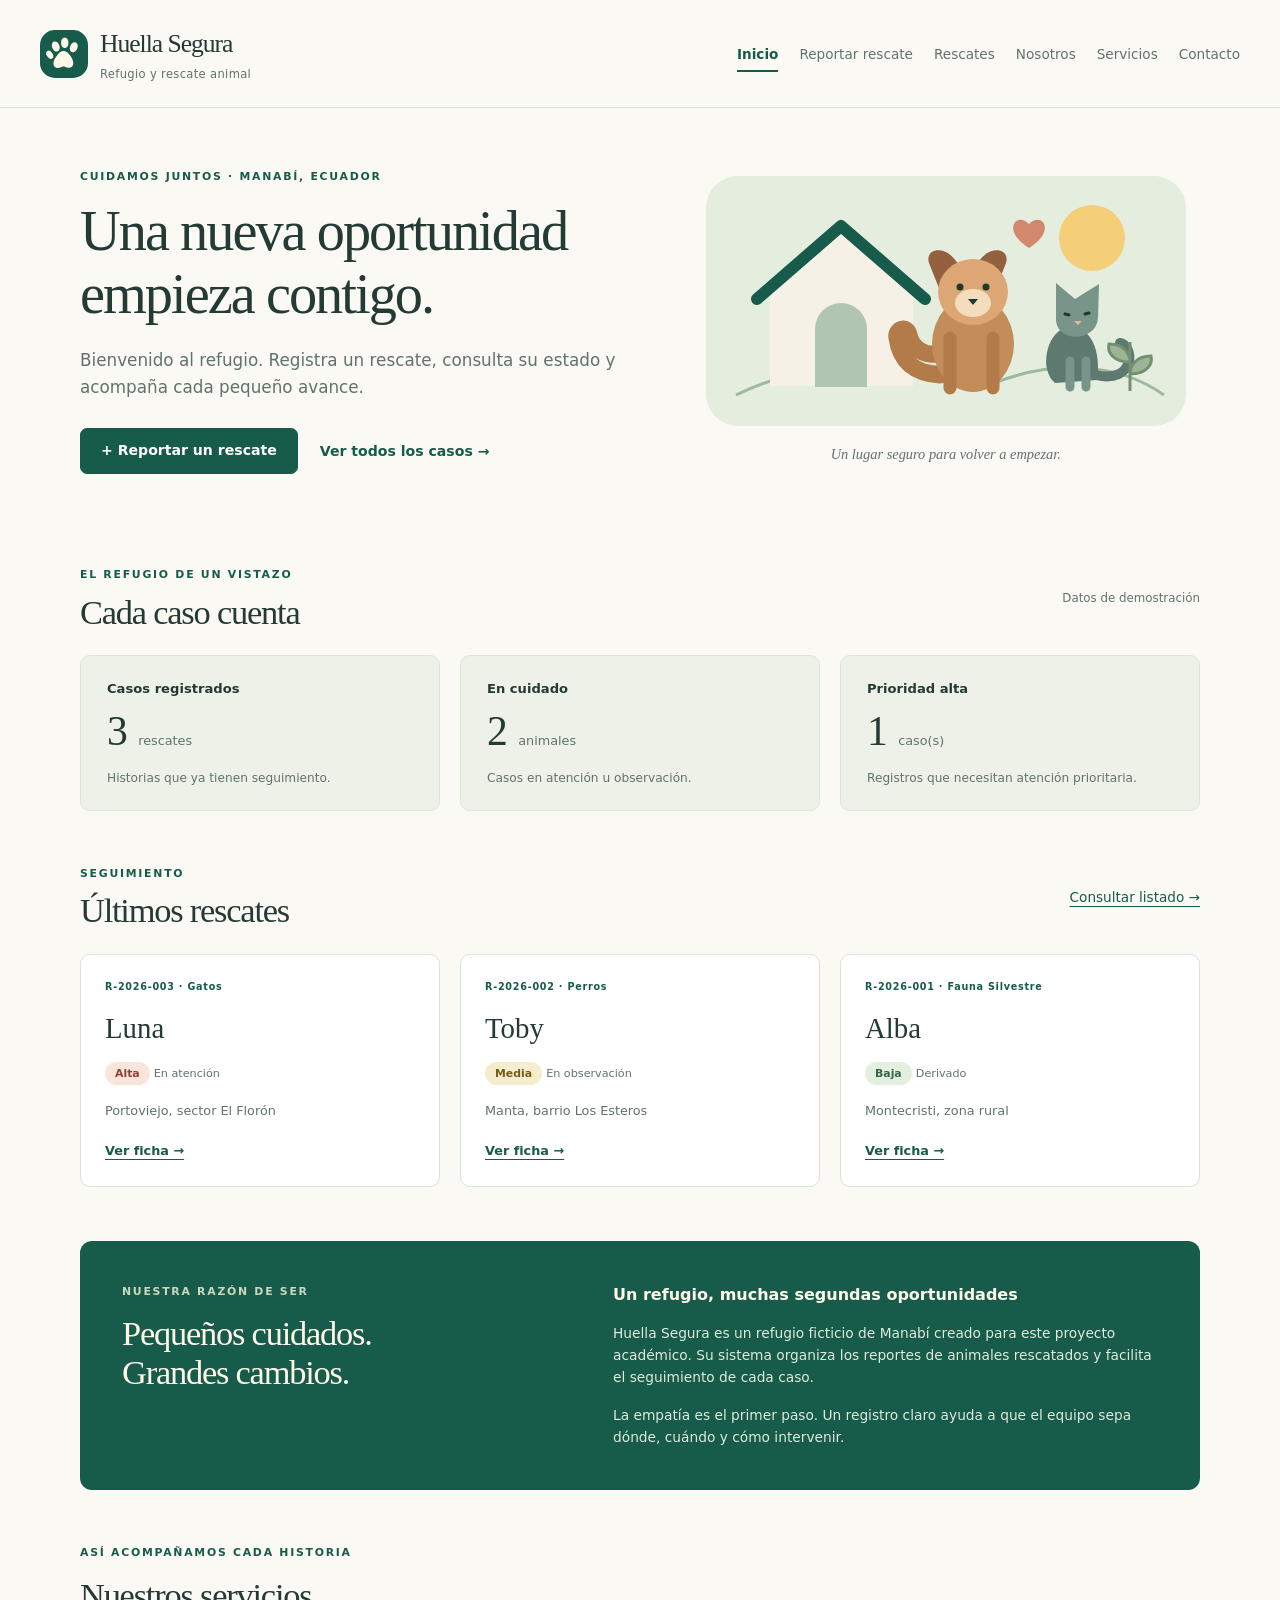
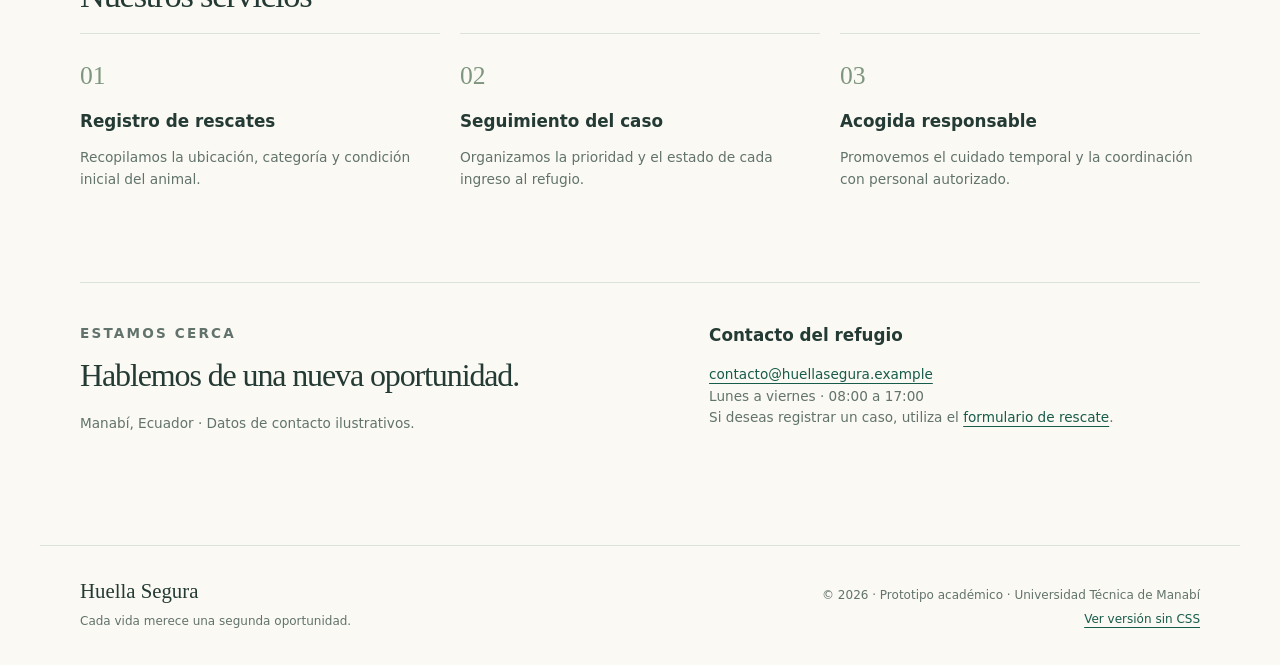
==== version-css/index.html @ 62edf559 "feat: crear prototipo HTML semántico del sistema de rescate" ====
<!doctype html>
<html lang="es">
<head>
  <meta charset="utf-8">
  <meta name="viewport" content="width=device-width, initial-scale=1">
  <meta name="description" content="Huella Segura: prototipo académico para registrar y consultar casos de rescate animal en Manabí.">
  <title>Inicio | Huella Segura</title>
  <link rel="icon" href="../assets/img/logo.svg" type="image/svg+xml">
  <link rel="stylesheet" href="../assets/css/estilos.css">
  <script src="../assets/js/rescate.js" defer></script>
</head>
<body data-pagina="index">
<a class="saltar" href="#contenido">Saltar al contenido</a>
<header class="cabecera">
  <a class="marca" href="index.html"><img src="../assets/img/logo.svg" alt="Huella Segura, inicio" width="52" height="52"><span><strong>Huella Segura</strong><small>Refugio y rescate animal</small></span></a>
  <nav aria-label="Navegación principal"><ul>
    <li><a href="index.html" aria-current="page">Inicio</a></li><li><a href="reportar.html">Reportar rescate</a></li><li><a href="rescates.html">Rescates</a></li>
    <li><a href="index.html#nosotros">Nosotros</a></li><li><a href="index.html#servicios">Servicios</a></li><li><a href="index.html#contacto">Contacto</a></li>
  </ul></nav>
</header>
<main id="contenido">
  <section class="hero" aria-labelledby="bienvenida">
    <div><p class="ceja">CUIDAMOS JUNTOS · MANABÍ, ECUADOR</p><h1 id="bienvenida">Una nueva oportunidad<br>empieza contigo.</h1><p class="intro">Bienvenido al refugio. Registra un rescate, consulta su estado y acompaña cada pequeño avance.</p><div class="acciones"><a class="boton" href="reportar.html">+ Reportar un rescate</a><a class="enlace" href="rescates.html">Ver todos los casos →</a></div></div>
    <figure><img src="../assets/img/refugio.svg" width="480" height="250" alt="Ilustración de un perro y un gato junto a una casa de acogida"><figcaption>Un lugar seguro para volver a empezar.</figcaption></figure>
  </section>
  <section aria-labelledby="resumen"><div class="titulo-seccion"><div><p class="ceja">EL REFUGIO DE UN VISTAZO</p><h2 id="resumen">Cada caso cuenta</h2></div><p class="dato-demo">Datos de demostración</p></div>
    <div class="estadisticas"><article><p>Casos registrados</p><h3><span data-total>3</span> <small>rescates</small></h3><p>Historias que ya tienen seguimiento.</p></article><article><p>En cuidado</p><h3><span data-activos>2</span> <small>animales</small></h3><p>Casos en atención u observación.</p></article><article><p>Prioridad alta</p><h3><span data-urgentes>1</span> <small>caso(s)</small></h3><p>Registros que necesitan atención prioritaria.</p></article></div>
  </section>
  <section aria-labelledby="recientes"><div class="titulo-seccion"><div><p class="ceja">SEGUIMIENTO</p><h2 id="recientes">Últimos rescates</h2></div><a href="rescates.html">Consultar listado →</a></div><div class="casos-recientes" data-recientes><article><p class="ceja">R-2026-003 · Gatos</p><h3>Luna</h3><p><span class="etiqueta alta">Prioridad alta</span> <span class="estado">En atención</span></p><p>Portoviejo, sector El Florón</p><a href="rescates.html?caso=R-2026-003">Ver ficha →</a></article><article><p class="ceja">R-2026-002 · Perros</p><h3>Toby</h3><p><span class="etiqueta media">Prioridad media</span> <span class="estado">En observación</span></p><p>Manta, barrio Los Esteros</p><a href="rescates.html?caso=R-2026-002">Ver ficha →</a></article><article><p class="ceja">R-2026-001 · Fauna Silvestre</p><h3>Alba</h3><p><span class="etiqueta baja">Prioridad baja</span> <span class="estado">Derivado</span></p><p>Montecristi, zona rural</p><a href="rescates.html?caso=R-2026-001">Ver ficha →</a></article></div></section>
  <section id="nosotros" class="banda" aria-labelledby="titulo-nosotros"><div><p class="ceja">NUESTRA RAZÓN DE SER</p><h2 id="titulo-nosotros">Pequeños cuidados.<br>Grandes cambios.</h2></div><article><h3>Un refugio, muchas segundas oportunidades</h3><p>Huella Segura es un refugio ficticio de Manabí creado para este proyecto académico. Su sistema organiza los reportes de animales rescatados y facilita el seguimiento de cada caso.</p><p>La empatía es el primer paso. Un registro claro ayuda a que el equipo sepa dónde, cuándo y cómo intervenir.</p></article></section>
  <section id="servicios" aria-labelledby="titulo-servicios"><p class="ceja">ASÍ ACOMPAÑAMOS CADA HISTORIA</p><h2 id="titulo-servicios">Nuestros servicios</h2><div class="servicios"><article><span class="numero">01</span><h3>Registro de rescates</h3><p>Recopilamos la ubicación, categoría y condición inicial del animal.</p></article><article><span class="numero">02</span><h3>Seguimiento del caso</h3><p>Organizamos la prioridad y el estado de cada ingreso al refugio.</p></article><article><span class="numero">03</span><h3>Acogida responsable</h3><p>Promovemos el cuidado temporal y la coordinación con personal autorizado.</p></article></div></section>
  <section id="contacto" class="contacto" aria-labelledby="titulo-contacto"><div><p class="ceja">ESTAMOS CERCA</p><h2 id="titulo-contacto">Hablemos de una nueva oportunidad.</h2><p>Manabí, Ecuador · Datos de contacto ilustrativos.</p></div><article><h3>Contacto del refugio</h3><address><a href="mailto:contacto@huellasegura.example">contacto@huellasegura.example</a><br>Lunes a viernes · 08:00 a 17:00</address><p>Si deseas registrar un caso, utiliza el <a href="reportar.html">formulario de rescate</a>.</p></article></section>
</main>
<footer class="pie"><div><strong>Huella Segura</strong><p>Cada vida merece una segunda oportunidad.</p></div><div><p>© 2026 · Prototipo académico · Universidad Técnica de Manabí</p><a href="../index.html">Ver versión sin CSS</a></div></footer>
</body>
</html>
---- assets/css/estilos.css ----
/* Versión complementaria con CSS. Los HTML de la raíz no cargan esta hoja. */
:root{--verde:#175b4b;--verde-oscuro:#143d34;--tinta:#243a34;--suave:#61736c;--crema:#fbf9f3;--linea:#dce3da;--blanco:#fff;--serif:Georgia,'Times New Roman',serif;--sans:system-ui,-apple-system,'Segoe UI',sans-serif}
*{box-sizing:border-box}html{scroll-behavior:smooth;scroll-padding-top:1.5rem}body{margin:0;background:var(--crema);color:var(--tinta);font-family:var(--sans);line-height:1.6;font-size:15px}a{color:var(--verde);text-underline-offset:4px}a:hover{color:#0c3d31}button,input,select,textarea{font:inherit}button,a,input,select,textarea{touch-action:manipulation}button{cursor:pointer}a:focus-visible,button:focus-visible,input:focus-visible,select:focus-visible,textarea:focus-visible,[tabindex]:focus-visible{outline:3px solid #a66a2b;outline-offset:4px}img{max-width:100%;height:auto}h1,h2,h3,p,figure{margin-top:0}h1,h2{font-family:var(--serif);font-weight:normal;letter-spacing:-.035em;line-height:1.12}h1{font-size:clamp(2.5rem,4.4vw,4.3rem);margin-bottom:1.3rem}h2{font-size:2.15rem;margin-bottom:1.2rem}h3{font-size:1.05rem;line-height:1.45}p{margin-bottom:1rem}small{font-size:.8rem}button{border-radius:7px}section[id]{scroll-margin-top:2rem}.saltar,.solo-lectores{position:absolute;width:1px;height:1px;padding:0;margin:-1px;overflow:hidden;clip-path:inset(50%);white-space:nowrap}.saltar:focus{z-index:10;left:1rem;top:1rem;width:auto;height:auto;clip-path:none;margin:0;padding:.7rem;background:white}
.cabecera{max-width:1280px;margin:auto;padding:24px 40px;display:flex;align-items:center;justify-content:space-between;gap:24px;border-bottom:1px solid var(--linea)}.marca{display:flex;gap:12px;align-items:center;color:var(--tinta);text-decoration:none;flex-shrink:0}.marca strong{font-family:var(--serif);font-size:1.6rem;letter-spacing:-.04em;font-weight:normal}.marca small{display:block;color:var(--suave);font-size:.72rem;letter-spacing:.03em}.marca img{width:48px;height:48px}.cabecera nav ul{display:flex;align-items:center;gap:21px;margin:0;padding:0;list-style:none}.cabecera nav a{font-size:.85rem;text-decoration:none;white-space:nowrap;padding:8px 0;color:var(--suave)}.cabecera nav a[aria-current]{color:var(--verde);border-bottom:2px solid var(--verde);font-weight:650}.cabecera nav a:hover{color:var(--verde)}main{max-width:1200px;margin:0 auto;padding:0 40px 40px}main>section{margin-bottom:54px}.ceja{font-size:.68rem;letter-spacing:.16em;font-weight:750;color:var(--verde);margin-bottom:14px}.intro{font-size:1.05rem;color:var(--suave);max-width:570px}.hero{padding:60px 0 38px;display:grid;grid-template-columns:1.12fr 1fr;align-items:center;gap:42px}.hero figure{margin:0;text-align:center}.hero figcaption{font-family:var(--serif);font-style:italic;font-size:.9rem;color:var(--suave);margin-top:10px}.acciones{display:flex;flex-wrap:wrap;align-items:center;gap:22px;margin-top:28px}.boton,.secundario{display:inline-block;border:1px solid var(--verde);border-radius:7px;padding:12px 20px;line-height:1.4;text-decoration:none;font-size:.88rem;font-weight:600}.boton{background:var(--verde);color:#fff}.boton:hover{background:var(--verde-oscuro);color:#fff}.secundario{background:transparent;color:var(--verde)}.secundario:hover{background:#e5eddf}.enlace{font-size:.88rem;font-weight:600;text-decoration:none}.titulo-seccion{display:flex;justify-content:space-between;align-items:center;gap:24px;margin-bottom:24px}.titulo-seccion h1,.titulo-seccion h2{margin-bottom:0}.titulo-seccion .ceja{margin-bottom:9px}.titulo-seccion>a{font-size:.85rem}.dato-demo{font-size:.74rem;color:var(--suave);margin:0}.estadisticas,.casos-recientes,.servicios{display:grid;grid-template-columns:repeat(3,minmax(0,1fr));gap:20px}.estadisticas article{background:#edf1e7;border:1px solid #dde5d5;border-radius:10px;padding:22px 26px}.estadisticas article>p:first-child{font-weight:600;font-size:.82rem;margin-bottom:12px}.estadisticas h3{font-family:var(--serif);font-size:2.6rem;line-height:1;margin:0 0 16px;font-weight:normal}.estadisticas h3 small{font:400 .8rem var(--sans);color:var(--suave)}.estadisticas article>p:last-child{font-size:.76rem;color:var(--suave);margin-bottom:0}.casos-recientes article{background:#fff;border:1px solid var(--linea);border-radius:10px;padding:24px}.casos-recientes article h3{font-family:var(--serif);font-size:1.8rem;font-weight:normal;margin-bottom:12px}.casos-recientes article p:not(.ceja){font-size:.8rem;color:var(--suave)}.casos-recientes article a{font-size:.8rem;font-weight:600}.casos-recientes .ceja{letter-spacing:.08em;font-size:.6rem}.etiqueta{display:inline-block;padding:3px 10px;border-radius:20px;font-size:.68rem;font-weight:650;white-space:nowrap}.alta{color:#923f33;background:#f9e5dc}.media{color:#735b18;background:#f6edce}.baja{color:#356549;background:#e3efdf}.estado{font-size:.7rem}.banda{display:grid;grid-template-columns:1fr 1.25fr;gap:55px;background:var(--verde);color:#fff7e8;padding:42px;border-radius:12px}.banda .ceja{color:#cad8bc}.banda h3{font-size:1rem}.banda p:not(.ceja){font-size:.86rem;color:#e0eadb}.banda p:last-child{margin-bottom:0}.servicios article{border-top:1px solid var(--linea);padding:22px 0}.numero{font-family:var(--serif);font-size:1.6rem;color:#7e967f}.servicios h3{margin:12px 0}.servicios p{color:var(--suave);font-size:.86rem}.contacto{display:grid;grid-template-columns:1.2fr 1fr;gap:40px;padding-top:40px;border-top:1px solid var(--linea)}.contacto h2{font-size:2rem}.contacto p,.contacto address{font-size:.85rem;color:var(--suave)}address{font-style:normal}.pie{max-width:1200px;padding:28px 40px;margin:auto;border-top:1px solid var(--linea);display:flex;justify-content:space-between;align-items:center;gap:24px;font-size:.75rem;color:var(--suave)}.pie strong{font-family:var(--serif);font-size:1.3rem;color:var(--tinta);font-weight:normal}.pie p{margin:5px 0}.pie>div:last-child{text-align:right}.encabezado-pagina{padding:46px 0 0;margin-bottom:36px} .encabezado-pagina h1{font-size:3.2rem}.encabezado-pagina .intro{margin-top:14px}.columnas-formulario{display:grid;grid-template-columns:minmax(0,2fr) minmax(230px,1fr);gap:30px;align-items:start}.panel{background:var(--blanco);border:1px solid var(--linea);border-radius:12px;padding:30px}.panel h2{font-size:1.7rem}.panel>p{font-size:.8rem;color:var(--suave)}fieldset{padding:20px 0 12px;border:0;border-top:1px solid var(--linea);margin:25px 0 0;min-width:0}legend{padding:0 12px 0 0;font-size:.92rem;font-weight:650}label{font-size:.8rem;font-weight:600}.campo{display:flex;flex-direction:column;gap:7px;margin-bottom:20px}input:not([type=radio]),select,textarea{width:100%;border:1px solid #c8d3c9;border-radius:6px;background:#fff;padding:11px 12px;color:var(--tinta);font-size:.87rem}input::placeholder,textarea::placeholder{color:#7b887e}textarea{resize:vertical;min-height:125px}.campo small{font-size:.73rem;color:var(--suave)}.fila-campos{display:grid;grid-template-columns:1fr 1fr;gap:20px}.urgencia>p{font-size:.78rem;color:var(--suave);margin-bottom:15px}.opciones-radio{display:grid;grid-template-columns:repeat(3,1fr);gap:10px}.opciones-radio label{display:flex;gap:8px;border:1px solid #c8d3c9;border-radius:6px;padding:13px 10px;align-items:start;cursor:pointer}.opciones-radio label:has(input:checked){border-color:var(--verde);background:#edf3e8}.opciones-radio input{accent-color:var(--verde);margin:5px 0 0}.opciones-radio small{display:block;font-size:.62rem;font-weight:400;color:var(--suave);margin-top:3px}.columnas-formulario .acciones{margin-top:15px}.guia{background:#edf1e7;border-radius:12px;padding:30px}.guia h2{font-size:1.75rem}.guia article{border-top:1px solid #d7dfd0;padding-top:20px;margin-top:22px}.guia h3{font-size:.9rem}.guia p,.guia ol{font-size:.8rem;color:var(--suave)}.guia ol{padding-left:20px}.guia li{margin-bottom:10px}#mensaje-formulario:not(:empty){background:#edf3e8;padding:15px;border-left:3px solid var(--verde);margin-top:20px;font-size:.85rem}.listado{padding:28px}.listado .titulo-seccion h2{margin-bottom:8px}.listado .titulo-seccion p{margin-bottom:0;font-size:.78rem;color:var(--suave)}.filtros{display:grid;grid-template-columns:1.4fr 1fr 1fr auto auto;gap:13px;align-items:end;border-top:1px solid var(--linea);padding-top:22px;margin-bottom:25px}.filtros .campo{margin:0}.filtros input,.filtros select{padding:10px}.filtros button{padding:11px 14px}.texto-boton{background:none;border:0;color:var(--suave);font-size:.75rem;text-decoration:underline}.tabla-contenedor{width:100%;overflow-x:auto}table{width:100%;border-collapse:collapse;text-align:left;font-size:.79rem}caption{text-align:left;font-size:.73rem;color:var(--suave);padding-bottom:14px}thead{background:#f0f3ec}th,td{padding:16px 12px;border-bottom:1px solid var(--linea)}thead th{font-weight:600;font-size:.72rem;white-space:nowrap}tbody th{font-weight:400;color:var(--suave);white-space:nowrap;font-size:.72rem}tbody tr:hover{background:#fbfcf8}td time{white-space:nowrap}.boton-ficha{background:transparent;border:0;padding:0;color:var(--verde);text-decoration:underline;text-underline-offset:4px;font-size:.76rem;white-space:nowrap}.nota-listado{padding:0 8px}.nota-listado h2{font-size:1.55rem}.nota-listado p{font-size:.8rem;color:var(--suave)}dialog{width:min(580px,calc(100% - 32px));border:1px solid var(--linea);border-radius:14px;padding:35px;background:var(--crema);color:var(--tinta);max-height:88vh;overflow-y:auto}dialog::backdrop{background:#163d35a6}dialog h2{font-size:2.3rem}dialog dl{display:grid;grid-template-columns:130px 1fr;gap:10px;font-size:.86rem;margin:25px 0}dialog dt{font-weight:650}dialog dd{margin:0;overflow-wrap:anywhere}dialog p{overflow-wrap:anywhere}.casos-recientes h3,.casos-recientes p,td{overflow-wrap:anywhere}
@media(min-width:1600px){body{font-size:16px}}
@media(max-width:1080px){.cabecera{flex-wrap:wrap}.cabecera nav{width:100%}.cabecera nav ul{justify-content:space-between;gap:12px}.filtros{grid-template-columns:1.4fr 1fr 1fr}.filtros button{justify-self:start}.hero{gap:25px}.opciones-radio{grid-template-columns:1fr}.opciones-radio small{font-size:.72rem}.columnas-formulario{grid-template-columns:minmax(0,1.7fr) minmax(210px,1fr)}}
@media(max-width:720px){.cabecera{padding:18px 22px;gap:18px}.cabecera nav ul{justify-content:flex-start;flex-wrap:wrap;gap:10px 20px}.cabecera nav a{font-size:.78rem}main{padding:0 22px 24px}main>section{margin-bottom:36px}.hero{grid-template-columns:1fr;padding:36px 0 0;gap:30px}.hero h1{font-size:2.8rem}.hero figure{max-width:480px;margin:auto}.hero figcaption{font-size:.8rem}.estadisticas,.casos-recientes,.servicios{grid-template-columns:1fr}.estadisticas{gap:12px}.estadisticas article{padding:20px}.estadisticas h3{font-size:2.2rem}.titulo-seccion{align-items:flex-start;flex-wrap:wrap;gap:12px}.titulo-seccion h2{font-size:1.9rem}.banda,.contacto,.columnas-formulario{grid-template-columns:1fr;gap:25px}.banda{padding:26px}.banda h2{font-size:2rem}.panel,.guia{padding:22px}.encabezado-pagina{padding-top:32px}.encabezado-pagina h1{font-size:2.55rem}.fila-campos{grid-template-columns:1fr;gap:0}.opciones-radio{grid-template-columns:1fr}.filtros{grid-template-columns:1fr}.filtros button{justify-self:stretch}.pie{padding:25px 22px;display:block}.pie>div:last-child{text-align:left;margin-top:18px}.acciones{gap:16px}.contacto{padding-top:25px}.contacto h2{font-size:1.8rem}table{min-width:790px}dialog{padding:25px}dialog dl{grid-template-columns:1fr;gap:4px}dialog dd{margin-bottom:12px}}
@media(prefers-reduced-motion:reduce){html{scroll-behavior:auto}}
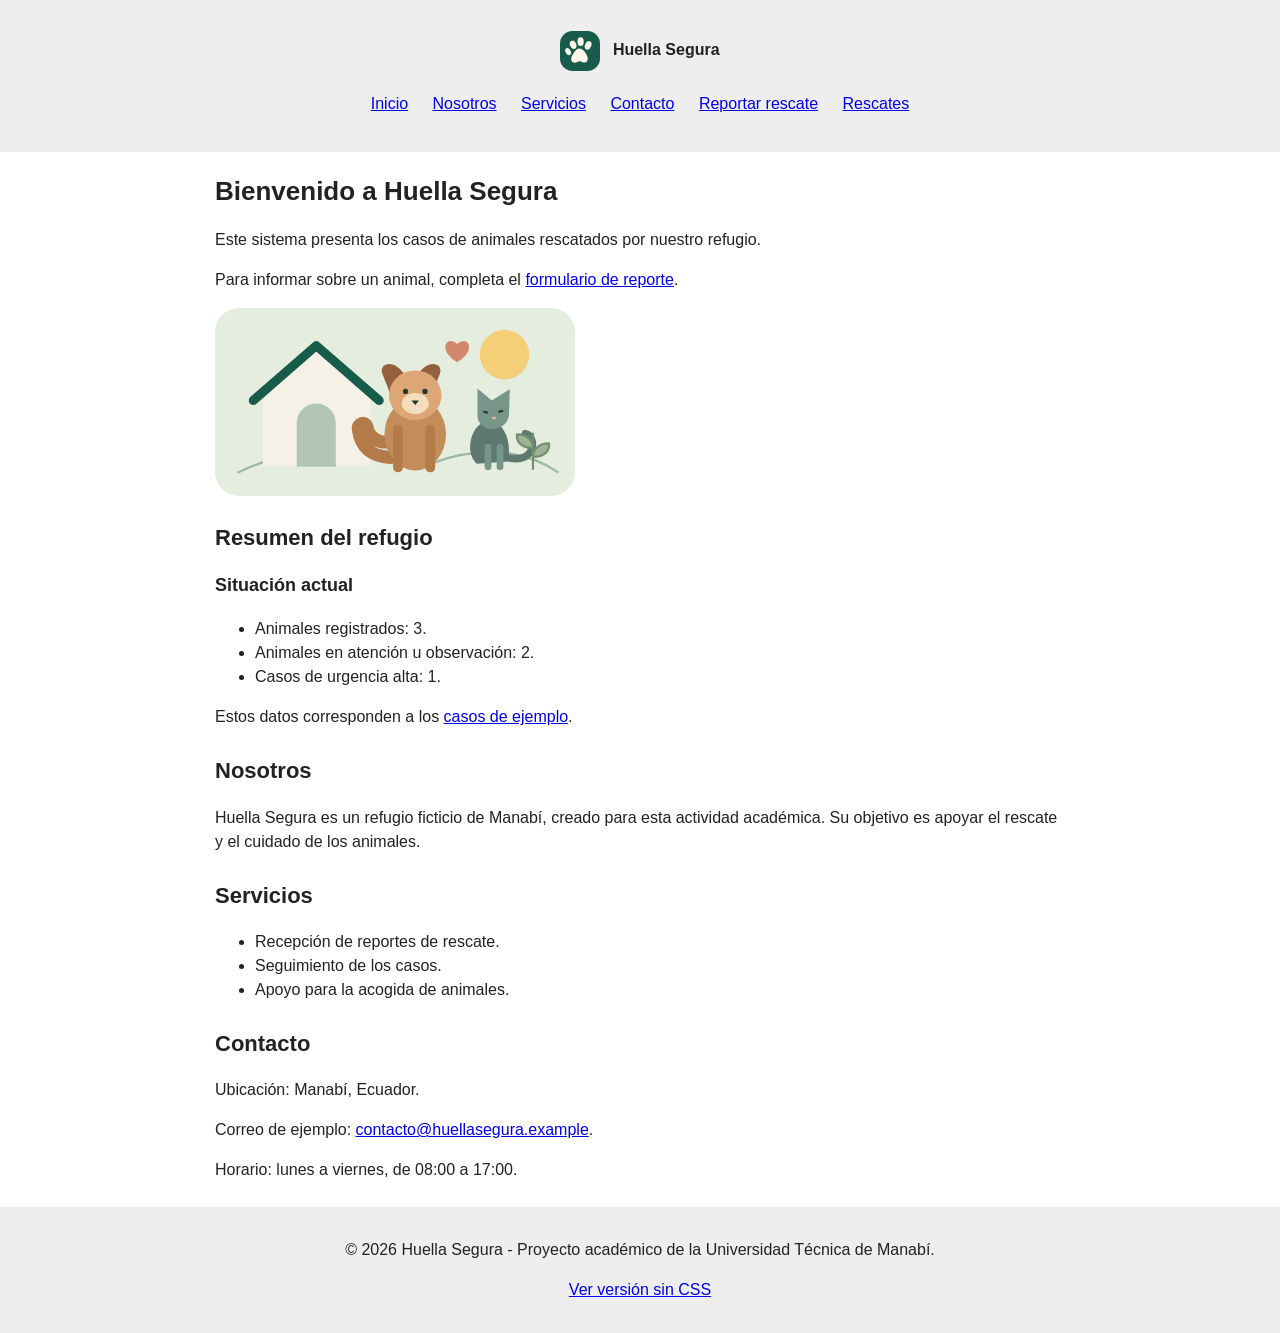
==== commit bbc7e56e: "refactor: simplificar el prototipo y usar solo HTML y CSS" ====
--- a/version-css/index.html
+++ b/version-css/index.html
@@ -1,36 +1,72 @@
-<!doctype html>
+<!DOCTYPE html>
 <html lang="es">
 <head>
-  <meta charset="utf-8">
-  <meta name="viewport" content="width=device-width, initial-scale=1">
-  <meta name="description" content="Huella Segura: prototipo académico para registrar y consultar casos de rescate animal en Manabí.">
-  <title>Inicio | Huella Segura</title>
-  <link rel="icon" href="../assets/img/logo.svg" type="image/svg+xml">
-  <link rel="stylesheet" href="../assets/css/estilos.css">
-  <script src="../assets/js/rescate.js" defer></script>
+    <meta charset="UTF-8">
+    <meta name="viewport" content="width=device-width, initial-scale=1.0">
+    <title>Inicio - Huella Segura</title>
+    <link rel="stylesheet" href="../assets/css/estilos.css">
 </head>
-<body data-pagina="index">
-<a class="saltar" href="#contenido">Saltar al contenido</a>
-<header class="cabecera">
-  <a class="marca" href="index.html"><img src="../assets/img/logo.svg" alt="Huella Segura, inicio" width="52" height="52"><span><strong>Huella Segura</strong><small>Refugio y rescate animal</small></span></a>
-  <nav aria-label="Navegación principal"><ul>
-    <li><a href="index.html" aria-current="page">Inicio</a></li><li><a href="reportar.html">Reportar rescate</a></li><li><a href="rescates.html">Rescates</a></li>
-    <li><a href="index.html#nosotros">Nosotros</a></li><li><a href="index.html#servicios">Servicios</a></li><li><a href="index.html#contacto">Contacto</a></li>
-  </ul></nav>
-</header>
-<main id="contenido">
-  <section class="hero" aria-labelledby="bienvenida">
-    <div><p class="ceja">CUIDAMOS JUNTOS · MANABÍ, ECUADOR</p><h1 id="bienvenida">Una nueva oportunidad<br>empieza contigo.</h1><p class="intro">Bienvenido al refugio. Registra un rescate, consulta su estado y acompaña cada pequeño avance.</p><div class="acciones"><a class="boton" href="reportar.html">+ Reportar un rescate</a><a class="enlace" href="rescates.html">Ver todos los casos →</a></div></div>
-    <figure><img src="../assets/img/refugio.svg" width="480" height="250" alt="Ilustración de un perro y un gato junto a una casa de acogida"><figcaption>Un lugar seguro para volver a empezar.</figcaption></figure>
-  </section>
-  <section aria-labelledby="resumen"><div class="titulo-seccion"><div><p class="ceja">EL REFUGIO DE UN VISTAZO</p><h2 id="resumen">Cada caso cuenta</h2></div><p class="dato-demo">Datos de demostración</p></div>
-    <div class="estadisticas"><article><p>Casos registrados</p><h3><span data-total>3</span> <small>rescates</small></h3><p>Historias que ya tienen seguimiento.</p></article><article><p>En cuidado</p><h3><span data-activos>2</span> <small>animales</small></h3><p>Casos en atención u observación.</p></article><article><p>Prioridad alta</p><h3><span data-urgentes>1</span> <small>caso(s)</small></h3><p>Registros que necesitan atención prioritaria.</p></article></div>
-  </section>
-  <section aria-labelledby="recientes"><div class="titulo-seccion"><div><p class="ceja">SEGUIMIENTO</p><h2 id="recientes">Últimos rescates</h2></div><a href="rescates.html">Consultar listado →</a></div><div class="casos-recientes" data-recientes><article><p class="ceja">R-2026-003 · Gatos</p><h3>Luna</h3><p><span class="etiqueta alta">Prioridad alta</span> <span class="estado">En atención</span></p><p>Portoviejo, sector El Florón</p><a href="rescates.html?caso=R-2026-003">Ver ficha →</a></article><article><p class="ceja">R-2026-002 · Perros</p><h3>Toby</h3><p><span class="etiqueta media">Prioridad media</span> <span class="estado">En observación</span></p><p>Manta, barrio Los Esteros</p><a href="rescates.html?caso=R-2026-002">Ver ficha →</a></article><article><p class="ceja">R-2026-001 · Fauna Silvestre</p><h3>Alba</h3><p><span class="etiqueta baja">Prioridad baja</span> <span class="estado">Derivado</span></p><p>Montecristi, zona rural</p><a href="rescates.html?caso=R-2026-001">Ver ficha →</a></article></div></section>
-  <section id="nosotros" class="banda" aria-labelledby="titulo-nosotros"><div><p class="ceja">NUESTRA RAZÓN DE SER</p><h2 id="titulo-nosotros">Pequeños cuidados.<br>Grandes cambios.</h2></div><article><h3>Un refugio, muchas segundas oportunidades</h3><p>Huella Segura es un refugio ficticio de Manabí creado para este proyecto académico. Su sistema organiza los reportes de animales rescatados y facilita el seguimiento de cada caso.</p><p>La empatía es el primer paso. Un registro claro ayuda a que el equipo sepa dónde, cuándo y cómo intervenir.</p></article></section>
-  <section id="servicios" aria-labelledby="titulo-servicios"><p class="ceja">ASÍ ACOMPAÑAMOS CADA HISTORIA</p><h2 id="titulo-servicios">Nuestros servicios</h2><div class="servicios"><article><span class="numero">01</span><h3>Registro de rescates</h3><p>Recopilamos la ubicación, categoría y condición inicial del animal.</p></article><article><span class="numero">02</span><h3>Seguimiento del caso</h3><p>Organizamos la prioridad y el estado de cada ingreso al refugio.</p></article><article><span class="numero">03</span><h3>Acogida responsable</h3><p>Promovemos el cuidado temporal y la coordinación con personal autorizado.</p></article></div></section>
-  <section id="contacto" class="contacto" aria-labelledby="titulo-contacto"><div><p class="ceja">ESTAMOS CERCA</p><h2 id="titulo-contacto">Hablemos de una nueva oportunidad.</h2><p>Manabí, Ecuador · Datos de contacto ilustrativos.</p></div><article><h3>Contacto del refugio</h3><address><a href="mailto:contacto@huellasegura.example">contacto@huellasegura.example</a><br>Lunes a viernes · 08:00 a 17:00</address><p>Si deseas registrar un caso, utiliza el <a href="reportar.html">formulario de rescate</a>.</p></article></section>
-</main>
-<footer class="pie"><div><strong>Huella Segura</strong><p>Cada vida merece una segunda oportunidad.</p></div><div><p>© 2026 · Prototipo académico · Universidad Técnica de Manabí</p><a href="../index.html">Ver versión sin CSS</a></div></footer>
+<body>
+    <!-- Encabezado y menú común de las tres páginas -->
+    <header>
+        <p><img src="../assets/img/logo.svg" alt="Logo de Huella Segura" width="40" height="40"> <strong>Huella Segura</strong></p>
+        <nav aria-label="Menú principal">
+            <ul>
+                <li><a href="index.html" aria-current="page">Inicio</a></li>
+                <li><a href="index.html#nosotros">Nosotros</a></li>
+                <li><a href="index.html#servicios">Servicios</a></li>
+                <li><a href="index.html#contacto">Contacto</a></li>
+                <li><a href="reportar.html">Reportar rescate</a></li>
+                <li><a href="rescates.html">Rescates</a></li>
+            </ul>
+        </nav>
+    </header>
+
+    <!-- Contenido de esta página -->
+    <main>
+        <h1>Bienvenido a Huella Segura</h1>
+        <p>Este sistema presenta los casos de animales rescatados por nuestro refugio.</p>
+        <p>Para informar sobre un animal, completa el <a href="reportar.html">formulario de reporte</a>.</p>
+        <img src="../assets/img/refugio.svg" alt="Un perro y un gato junto a una casa de acogida" width="360" height="188">
+
+        <section>
+            <h2>Resumen del refugio</h2>
+            <article>
+                <h3>Situación actual</h3>
+                <ul>
+                    <li>Animales registrados: 3.</li>
+                    <li>Animales en atención u observación: 2.</li>
+                    <li>Casos de urgencia alta: 1.</li>
+                </ul>
+                <p>Estos datos corresponden a los <a href="rescates.html">casos de ejemplo</a>.</p>
+            </article>
+        </section>
+
+        <section id="nosotros">
+            <h2>Nosotros</h2>
+            <p>Huella Segura es un refugio ficticio de Manabí, creado para esta actividad académica. Su objetivo es apoyar el rescate y el cuidado de los animales.</p>
+        </section>
+
+        <section id="servicios">
+            <h2>Servicios</h2>
+            <ul>
+                <li>Recepción de reportes de rescate.</li>
+                <li>Seguimiento de los casos.</li>
+                <li>Apoyo para la acogida de animales.</li>
+            </ul>
+        </section>
+
+        <section id="contacto">
+            <h2>Contacto</h2>
+            <p>Ubicación: Manabí, Ecuador.</p>
+            <p>Correo de ejemplo: <a href="mailto:contacto@huellasegura.example">contacto@huellasegura.example</a>.</p>
+            <p>Horario: lunes a viernes, de 08:00 a 17:00.</p>
+        </section>
+    </main>
+
+    <footer>
+        <p>© 2026 Huella Segura - Proyecto académico de la Universidad Técnica de Manabí.</p>
+        <p><a href="../index.html">Ver versión sin CSS</a></p>
+    </footer>
 </body>
 </html>
--- a/assets/css/estilos.css
+++ b/assets/css/estilos.css
@@ -1,8 +1,104 @@
-/* Versión complementaria con CSS. Los HTML de la raíz no cargan esta hoja. */
-:root{--verde:#175b4b;--verde-oscuro:#143d34;--tinta:#243a34;--suave:#61736c;--crema:#fbf9f3;--linea:#dce3da;--blanco:#fff;--serif:Georgia,'Times New Roman',serif;--sans:system-ui,-apple-system,'Segoe UI',sans-serif}
-*{box-sizing:border-box}html{scroll-behavior:smooth;scroll-padding-top:1.5rem}body{margin:0;background:var(--crema);color:var(--tinta);font-family:var(--sans);line-height:1.6;font-size:15px}a{color:var(--verde);text-underline-offset:4px}a:hover{color:#0c3d31}button,input,select,textarea{font:inherit}button,a,input,select,textarea{touch-action:manipulation}button{cursor:pointer}a:focus-visible,button:focus-visible,input:focus-visible,select:focus-visible,textarea:focus-visible,[tabindex]:focus-visible{outline:3px solid #a66a2b;outline-offset:4px}img{max-width:100%;height:auto}h1,h2,h3,p,figure{margin-top:0}h1,h2{font-family:var(--serif);font-weight:normal;letter-spacing:-.035em;line-height:1.12}h1{font-size:clamp(2.5rem,4.4vw,4.3rem);margin-bottom:1.3rem}h2{font-size:2.15rem;margin-bottom:1.2rem}h3{font-size:1.05rem;line-height:1.45}p{margin-bottom:1rem}small{font-size:.8rem}button{border-radius:7px}section[id]{scroll-margin-top:2rem}.saltar,.solo-lectores{position:absolute;width:1px;height:1px;padding:0;margin:-1px;overflow:hidden;clip-path:inset(50%);white-space:nowrap}.saltar:focus{z-index:10;left:1rem;top:1rem;width:auto;height:auto;clip-path:none;margin:0;padding:.7rem;background:white}
-.cabecera{max-width:1280px;margin:auto;padding:24px 40px;display:flex;align-items:center;justify-content:space-between;gap:24px;border-bottom:1px solid var(--linea)}.marca{display:flex;gap:12px;align-items:center;color:var(--tinta);text-decoration:none;flex-shrink:0}.marca strong{font-family:var(--serif);font-size:1.6rem;letter-spacing:-.04em;font-weight:normal}.marca small{display:block;color:var(--suave);font-size:.72rem;letter-spacing:.03em}.marca img{width:48px;height:48px}.cabecera nav ul{display:flex;align-items:center;gap:21px;margin:0;padding:0;list-style:none}.cabecera nav a{font-size:.85rem;text-decoration:none;white-space:nowrap;padding:8px 0;color:var(--suave)}.cabecera nav a[aria-current]{color:var(--verde);border-bottom:2px solid var(--verde);font-weight:650}.cabecera nav a:hover{color:var(--verde)}main{max-width:1200px;margin:0 auto;padding:0 40px 40px}main>section{margin-bottom:54px}.ceja{font-size:.68rem;letter-spacing:.16em;font-weight:750;color:var(--verde);margin-bottom:14px}.intro{font-size:1.05rem;color:var(--suave);max-width:570px}.hero{padding:60px 0 38px;display:grid;grid-template-columns:1.12fr 1fr;align-items:center;gap:42px}.hero figure{margin:0;text-align:center}.hero figcaption{font-family:var(--serif);font-style:italic;font-size:.9rem;color:var(--suave);margin-top:10px}.acciones{display:flex;flex-wrap:wrap;align-items:center;gap:22px;margin-top:28px}.boton,.secundario{display:inline-block;border:1px solid var(--verde);border-radius:7px;padding:12px 20px;line-height:1.4;text-decoration:none;font-size:.88rem;font-weight:600}.boton{background:var(--verde);color:#fff}.boton:hover{background:var(--verde-oscuro);color:#fff}.secundario{background:transparent;color:var(--verde)}.secundario:hover{background:#e5eddf}.enlace{font-size:.88rem;font-weight:600;text-decoration:none}.titulo-seccion{display:flex;justify-content:space-between;align-items:center;gap:24px;margin-bottom:24px}.titulo-seccion h1,.titulo-seccion h2{margin-bottom:0}.titulo-seccion .ceja{margin-bottom:9px}.titulo-seccion>a{font-size:.85rem}.dato-demo{font-size:.74rem;color:var(--suave);margin:0}.estadisticas,.casos-recientes,.servicios{display:grid;grid-template-columns:repeat(3,minmax(0,1fr));gap:20px}.estadisticas article{background:#edf1e7;border:1px solid #dde5d5;border-radius:10px;padding:22px 26px}.estadisticas article>p:first-child{font-weight:600;font-size:.82rem;margin-bottom:12px}.estadisticas h3{font-family:var(--serif);font-size:2.6rem;line-height:1;margin:0 0 16px;font-weight:normal}.estadisticas h3 small{font:400 .8rem var(--sans);color:var(--suave)}.estadisticas article>p:last-child{font-size:.76rem;color:var(--suave);margin-bottom:0}.casos-recientes article{background:#fff;border:1px solid var(--linea);border-radius:10px;padding:24px}.casos-recientes article h3{font-family:var(--serif);font-size:1.8rem;font-weight:normal;margin-bottom:12px}.casos-recientes article p:not(.ceja){font-size:.8rem;color:var(--suave)}.casos-recientes article a{font-size:.8rem;font-weight:600}.casos-recientes .ceja{letter-spacing:.08em;font-size:.6rem}.etiqueta{display:inline-block;padding:3px 10px;border-radius:20px;font-size:.68rem;font-weight:650;white-space:nowrap}.alta{color:#923f33;background:#f9e5dc}.media{color:#735b18;background:#f6edce}.baja{color:#356549;background:#e3efdf}.estado{font-size:.7rem}.banda{display:grid;grid-template-columns:1fr 1.25fr;gap:55px;background:var(--verde);color:#fff7e8;padding:42px;border-radius:12px}.banda .ceja{color:#cad8bc}.banda h3{font-size:1rem}.banda p:not(.ceja){font-size:.86rem;color:#e0eadb}.banda p:last-child{margin-bottom:0}.servicios article{border-top:1px solid var(--linea);padding:22px 0}.numero{font-family:var(--serif);font-size:1.6rem;color:#7e967f}.servicios h3{margin:12px 0}.servicios p{color:var(--suave);font-size:.86rem}.contacto{display:grid;grid-template-columns:1.2fr 1fr;gap:40px;padding-top:40px;border-top:1px solid var(--linea)}.contacto h2{font-size:2rem}.contacto p,.contacto address{font-size:.85rem;color:var(--suave)}address{font-style:normal}.pie{max-width:1200px;padding:28px 40px;margin:auto;border-top:1px solid var(--linea);display:flex;justify-content:space-between;align-items:center;gap:24px;font-size:.75rem;color:var(--suave)}.pie strong{font-family:var(--serif);font-size:1.3rem;color:var(--tinta);font-weight:normal}.pie p{margin:5px 0}.pie>div:last-child{text-align:right}.encabezado-pagina{padding:46px 0 0;margin-bottom:36px} .encabezado-pagina h1{font-size:3.2rem}.encabezado-pagina .intro{margin-top:14px}.columnas-formulario{display:grid;grid-template-columns:minmax(0,2fr) minmax(230px,1fr);gap:30px;align-items:start}.panel{background:var(--blanco);border:1px solid var(--linea);border-radius:12px;padding:30px}.panel h2{font-size:1.7rem}.panel>p{font-size:.8rem;color:var(--suave)}fieldset{padding:20px 0 12px;border:0;border-top:1px solid var(--linea);margin:25px 0 0;min-width:0}legend{padding:0 12px 0 0;font-size:.92rem;font-weight:650}label{font-size:.8rem;font-weight:600}.campo{display:flex;flex-direction:column;gap:7px;margin-bottom:20px}input:not([type=radio]),select,textarea{width:100%;border:1px solid #c8d3c9;border-radius:6px;background:#fff;padding:11px 12px;color:var(--tinta);font-size:.87rem}input::placeholder,textarea::placeholder{color:#7b887e}textarea{resize:vertical;min-height:125px}.campo small{font-size:.73rem;color:var(--suave)}.fila-campos{display:grid;grid-template-columns:1fr 1fr;gap:20px}.urgencia>p{font-size:.78rem;color:var(--suave);margin-bottom:15px}.opciones-radio{display:grid;grid-template-columns:repeat(3,1fr);gap:10px}.opciones-radio label{display:flex;gap:8px;border:1px solid #c8d3c9;border-radius:6px;padding:13px 10px;align-items:start;cursor:pointer}.opciones-radio label:has(input:checked){border-color:var(--verde);background:#edf3e8}.opciones-radio input{accent-color:var(--verde);margin:5px 0 0}.opciones-radio small{display:block;font-size:.62rem;font-weight:400;color:var(--suave);margin-top:3px}.columnas-formulario .acciones{margin-top:15px}.guia{background:#edf1e7;border-radius:12px;padding:30px}.guia h2{font-size:1.75rem}.guia article{border-top:1px solid #d7dfd0;padding-top:20px;margin-top:22px}.guia h3{font-size:.9rem}.guia p,.guia ol{font-size:.8rem;color:var(--suave)}.guia ol{padding-left:20px}.guia li{margin-bottom:10px}#mensaje-formulario:not(:empty){background:#edf3e8;padding:15px;border-left:3px solid var(--verde);margin-top:20px;font-size:.85rem}.listado{padding:28px}.listado .titulo-seccion h2{margin-bottom:8px}.listado .titulo-seccion p{margin-bottom:0;font-size:.78rem;color:var(--suave)}.filtros{display:grid;grid-template-columns:1.4fr 1fr 1fr auto auto;gap:13px;align-items:end;border-top:1px solid var(--linea);padding-top:22px;margin-bottom:25px}.filtros .campo{margin:0}.filtros input,.filtros select{padding:10px}.filtros button{padding:11px 14px}.texto-boton{background:none;border:0;color:var(--suave);font-size:.75rem;text-decoration:underline}.tabla-contenedor{width:100%;overflow-x:auto}table{width:100%;border-collapse:collapse;text-align:left;font-size:.79rem}caption{text-align:left;font-size:.73rem;color:var(--suave);padding-bottom:14px}thead{background:#f0f3ec}th,td{padding:16px 12px;border-bottom:1px solid var(--linea)}thead th{font-weight:600;font-size:.72rem;white-space:nowrap}tbody th{font-weight:400;color:var(--suave);white-space:nowrap;font-size:.72rem}tbody tr:hover{background:#fbfcf8}td time{white-space:nowrap}.boton-ficha{background:transparent;border:0;padding:0;color:var(--verde);text-decoration:underline;text-underline-offset:4px;font-size:.76rem;white-space:nowrap}.nota-listado{padding:0 8px}.nota-listado h2{font-size:1.55rem}.nota-listado p{font-size:.8rem;color:var(--suave)}dialog{width:min(580px,calc(100% - 32px));border:1px solid var(--linea);border-radius:14px;padding:35px;background:var(--crema);color:var(--tinta);max-height:88vh;overflow-y:auto}dialog::backdrop{background:#163d35a6}dialog h2{font-size:2.3rem}dialog dl{display:grid;grid-template-columns:130px 1fr;gap:10px;font-size:.86rem;margin:25px 0}dialog dt{font-weight:650}dialog dd{margin:0;overflow-wrap:anywhere}dialog p{overflow-wrap:anywhere}.casos-recientes h3,.casos-recientes p,td{overflow-wrap:anywhere}
-@media(min-width:1600px){body{font-size:16px}}
-@media(max-width:1080px){.cabecera{flex-wrap:wrap}.cabecera nav{width:100%}.cabecera nav ul{justify-content:space-between;gap:12px}.filtros{grid-template-columns:1.4fr 1fr 1fr}.filtros button{justify-self:start}.hero{gap:25px}.opciones-radio{grid-template-columns:1fr}.opciones-radio small{font-size:.72rem}.columnas-formulario{grid-template-columns:minmax(0,1.7fr) minmax(210px,1fr)}}
-@media(max-width:720px){.cabecera{padding:18px 22px;gap:18px}.cabecera nav ul{justify-content:flex-start;flex-wrap:wrap;gap:10px 20px}.cabecera nav a{font-size:.78rem}main{padding:0 22px 24px}main>section{margin-bottom:36px}.hero{grid-template-columns:1fr;padding:36px 0 0;gap:30px}.hero h1{font-size:2.8rem}.hero figure{max-width:480px;margin:auto}.hero figcaption{font-size:.8rem}.estadisticas,.casos-recientes,.servicios{grid-template-columns:1fr}.estadisticas{gap:12px}.estadisticas article{padding:20px}.estadisticas h3{font-size:2.2rem}.titulo-seccion{align-items:flex-start;flex-wrap:wrap;gap:12px}.titulo-seccion h2{font-size:1.9rem}.banda,.contacto,.columnas-formulario{grid-template-columns:1fr;gap:25px}.banda{padding:26px}.banda h2{font-size:2rem}.panel,.guia{padding:22px}.encabezado-pagina{padding-top:32px}.encabezado-pagina h1{font-size:2.55rem}.fila-campos{grid-template-columns:1fr;gap:0}.opciones-radio{grid-template-columns:1fr}.filtros{grid-template-columns:1fr}.filtros button{justify-self:stretch}.pie{padding:25px 22px;display:block}.pie>div:last-child{text-align:left;margin-top:18px}.acciones{gap:16px}.contacto{padding-top:25px}.contacto h2{font-size:1.8rem}table{min-width:790px}dialog{padding:25px}dialog dl{grid-template-columns:1fr;gap:4px}dialog dd{margin-bottom:12px}}
-@media(prefers-reduced-motion:reduce){html{scroll-behavior:auto}}
+/* Estilos generales */
+body {
+    margin: 0;
+    font-family: Arial, sans-serif;
+    font-size: 16px;
+    line-height: 1.5;
+    color: #222;
+    background-color: white;
+}
+
+/* Encabezado y pie de página */
+header, footer {
+    padding: 15px;
+    text-align: center;
+    background-color: #eeeeee;
+}
+
+header img {
+    vertical-align: middle;
+    margin-right: 8px;
+}
+
+/* Menú de navegación */
+nav ul {
+    padding: 0;
+    list-style: none;
+}
+
+nav li {
+    display: inline-block;
+    margin: 5px 10px;
+}
+
+/* Contenido */
+main {
+    max-width: 850px;
+    margin: 20px auto;
+    padding: 0 15px;
+}
+
+h1 {
+    font-size: 26px;
+}
+
+h2 {
+    font-size: 22px;
+}
+
+h3 {
+    font-size: 18px;
+}
+
+section {
+    margin-bottom: 25px;
+}
+
+img {
+    max-width: 100%;
+    height: auto;
+}
+
+/* Formulario */
+input[type="text"], select, textarea {
+    width: 100%;
+    max-width: 420px;
+    box-sizing: border-box;
+    margin-top: 5px;
+    padding: 6px;
+    font: inherit;
+}
+
+fieldset {
+    max-width: 400px;
+    padding: 10px;
+}
+
+button {
+    padding: 5px 12px;
+    margin-right: 8px;
+}
+
+/* Tabla de rescates */
+.tabla {
+    overflow-x: auto;
+}
+
+table {
+    width: 100%;
+    border-collapse: collapse;
+}
+
+caption {
+    margin-bottom: 10px;
+}
+
+th, td {
+    border: 1px solid #aaaaaa;
+    padding: 8px;
+    text-align: left;
+}
+
+thead {
+    background-color: #eeeeee;
+}
